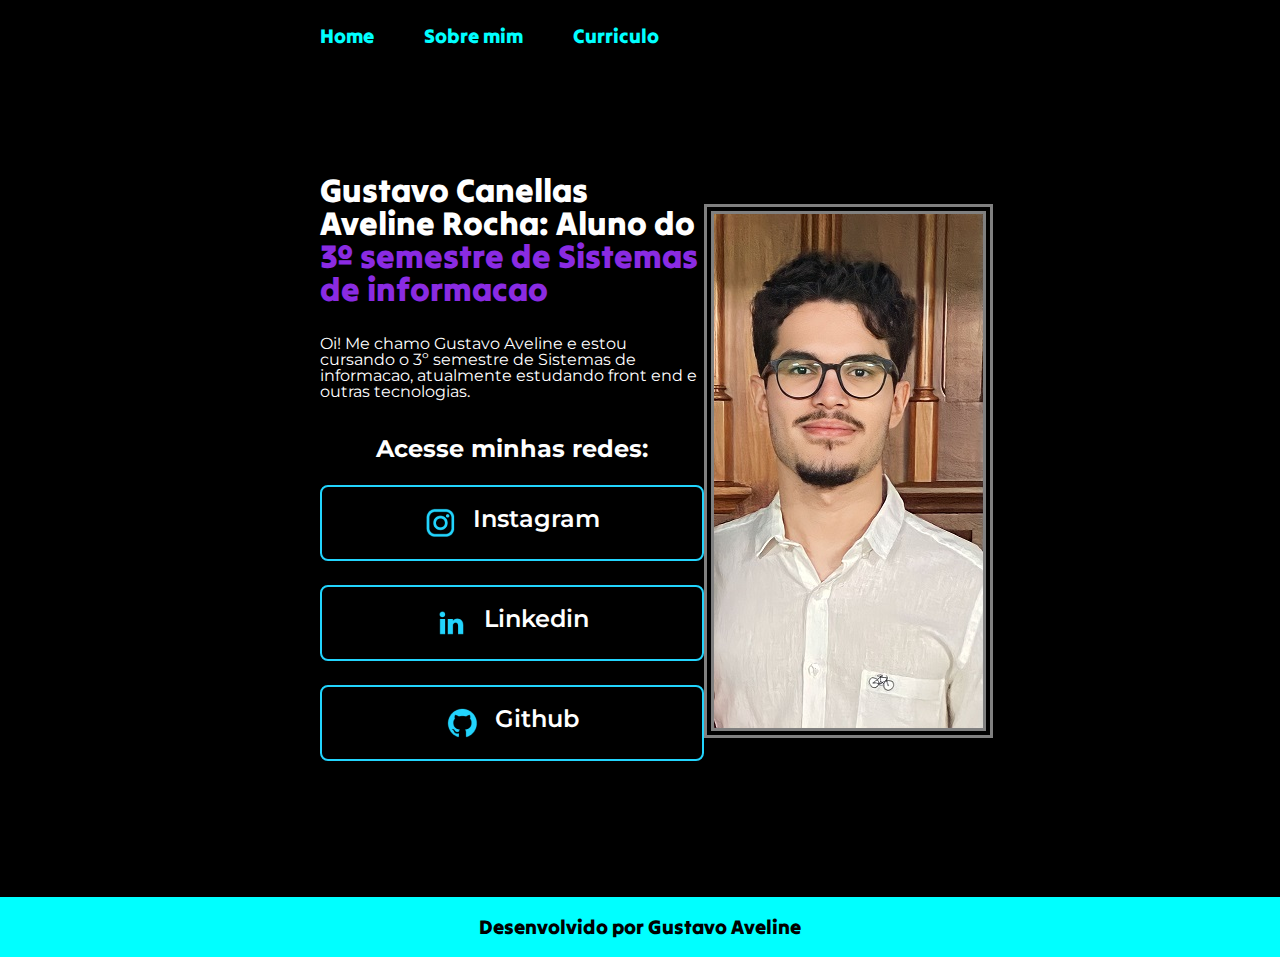
==== index.html @ 1cef089c "Criando a pagina curriculo" ====
<!DOCTYPE html>
<html lang="pt-br">
<head>
    <meta charset="UTF-8">
    <meta http-equiv="X-UA-Compatible" content="IE=edge">
    <meta name="viewport" content="width=device-width, initial-scale=1.0">
    <title>Pagina gustavoaveline</title>
    <link rel="stylesheet" href="reset.css">
    <link rel="stylesheet" href="styles/style.css">
</head>
<body>
    <header class="cabecalho">
        <nav class="cabecalho__menu">
            <a class="cabecalho__menu__direcinamentos" href="index.html">
                Home
            </a>
            <a class="cabecalho__menu__direcinamentos" href="about.html">
                Sobre mim
            </a>
            <a class="cabecalho__menu__direcinamentos" href="curriculo.html">
                Curriculo
            </a>
        </nav>
    </header>
    <main class="container">
        <section class="container__conteudo">
            <h1 class="container__conteudo__titulo">Gustavo Canellas Aveline Rocha: Aluno do <strong class="destaquetitulo">3º semestre de Sistemas de informacao</strong></h1>
            <p>Oi! Me chamo Gustavo Aveline e estou cursando o 3º semestre de Sistemas de informacao, atualmente estudando front end e outras tecnologias.</p>
            <div class="container__conteudo__links">
                <h2 class="container__conteudo__links__titulo">Acesse minhas redes:</h2>
                <a class="container__conteudo__links__estilo" href="https://www.instagram.com/gustavoaveline/">
                    <img src="assets/instagram.png" alt="icone instagram">
                    Instagram
                </a>
                <a class="container__conteudo__links__estilo" href="https://www.linkedin.com/in/gustavo-ca%C3%B1ellas-aveline-rocha-073747265/">
                    <img src="assets/linkedin.png" alt="icone linkedin">
                    Linkedin
                </a>
                <a class="container__conteudo__links__estilo" href="https://github.com/GustavoCanellasAvelineRocha">
                    <img src="assets/github.png" alt="icone github">
                    Github
                </a>
            </div>
        </section>
        <img class="imagem" src="assets/gustavofoto.jpg" alt="Foto Gustavoavelinerocha">
    </main>
    <footer class="rodape">
        Desenvolvido por Gustavo Aveline
    </footer>
</body>
</html>
---- styles/style.css ----
@import url('https://fonts.googleapis.com/css2?family=Montserrat&family=Tilt+Warp&display=swap');

body{
    box-sizing: border-box;
    background-color: black;
    color:white;
}

.cabecalho{
    padding: 2% 0% 0% 25%;
}

.cabecalho__menu{
    display: flex;
    gap: 50px;
}

.cabecalho__menu__direcinamentos{
    font-family: 'Tilt Warp', cursive;
    color: aqua;
    font-size: 20px;
    text-decoration: none;
}

.h1{
    font-weight: bold;
}

/* Inicio Pagina home */

.destaquetitulo{
    color: blueviolet;
}

.container{
    padding: 10% 25%;
    display: flex;
    flex-direction: row;
    align-items: center;
    justify-content: space-between;
}
.container__conteudo{
    width: 650px;
    font-family: 'Montserrat', sans-serif;
    display: flex;
    flex-direction: column;
    gap: 30px;
}

.container__conteudo__titulo{
    font-size: 33px;
    font-family: 'Tilt Warp', cursive;;
}

.container__conteudo__links__titulo{
    font-family: 'Montserrat', sans-serif;
    font-weight: bold;
    font-size: 24px;
}

.container__conteudo__links{
    display: flex;
    justify-content: space-between;
    margin: 2%;
    flex-direction: column;
    align-items: center;
    gap: 24px;
}

.container__conteudo__links__estilo{
    display: flex;
    justify-content: center;
    gap: 16px;
    border: 2px solid #22D4FD;
    width: 380px;
    font-size: 24px;
    font-weight: 600;
    text-align: center;
    border-radius: 8px;
    padding: 20px 0;
    color: white;
    font-family: 'Montserrat', sans-serif;
    text-decoration: none;
}

.container__conteudo__links__estilo:hover{
    background-color: gray;
    padding: 10px;
}

/* final Pagina home */

/* inicio Pagina sobre mim */

/* final Pagina sobre mim */

/* inicio Pagina Curriculo*/

/* final Pagina Curriculo*/

.rodape{
    display: flex;
    justify-content: center;
    background-color: aqua;
    color: black;
    font-family: 'Tilt Warp', cursive;;
    font-size: 20px;
    padding: 20px;
}

.imagem{
    border-width: 10px; 
    border-style: double; 
    border-color: gray; 
}
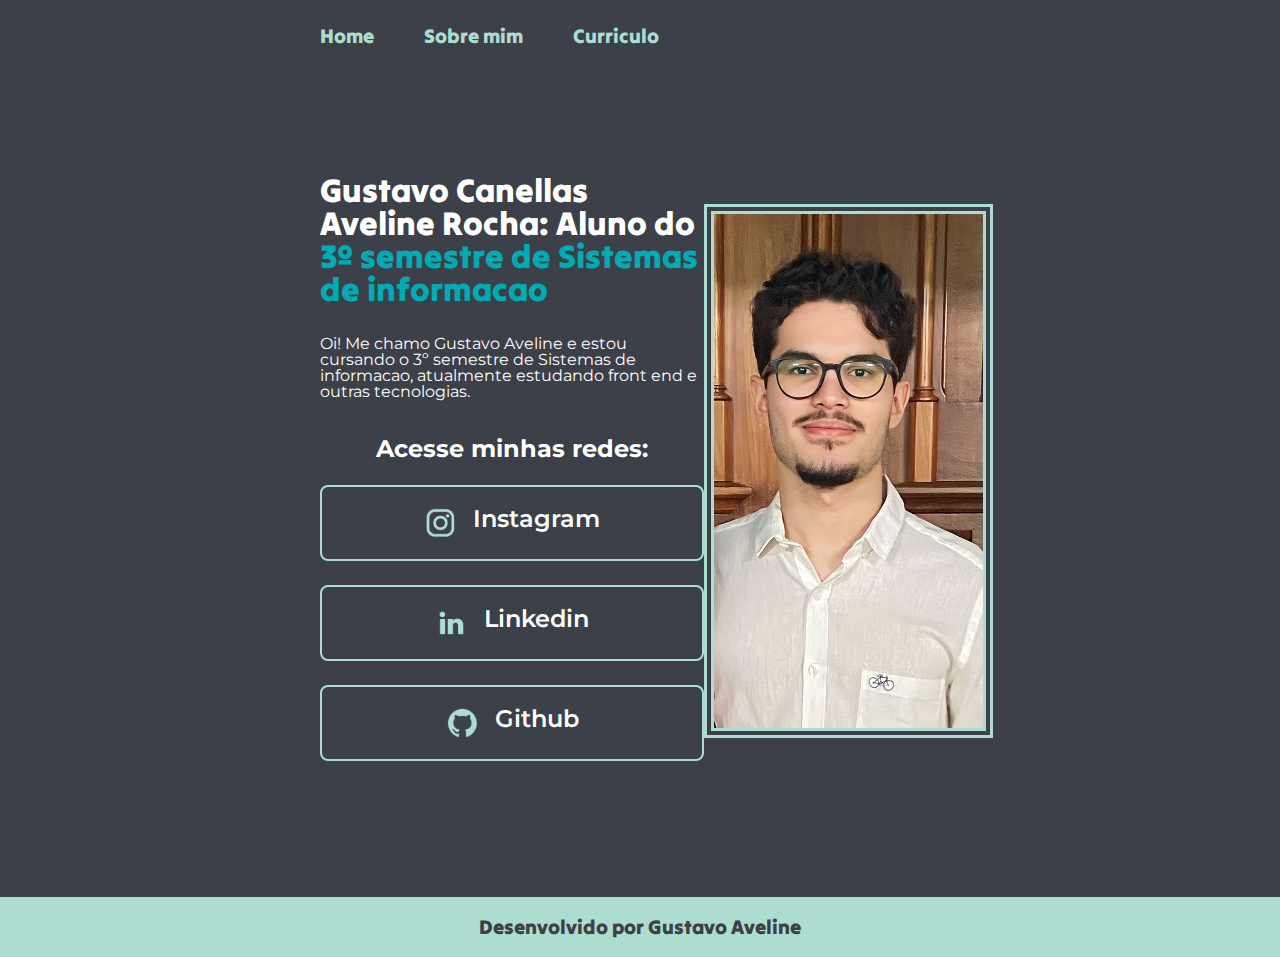
==== commit f517553f: "modificando botoes e restilizando o projeto" ====
--- a/index.html
+++ b/index.html
@@ -29,15 +29,15 @@
             <div class="container__conteudo__links">
                 <h2 class="container__conteudo__links__titulo">Acesse minhas redes:</h2>
                 <a class="container__conteudo__links__estilo" href="https://www.instagram.com/gustavoaveline/">
-                    <img src="assets/instagram.png" alt="icone instagram">
+                    <img src="assets/instagramverde.png" alt="icone instagram">
                     Instagram
                 </a>
                 <a class="container__conteudo__links__estilo" href="https://www.linkedin.com/in/gustavo-ca%C3%B1ellas-aveline-rocha-073747265/">
-                    <img src="assets/linkedin.png" alt="icone linkedin">
+                    <img src="assets/linkedinverde.png" alt="icone linkedin">
                     Linkedin
                 </a>
                 <a class="container__conteudo__links__estilo" href="https://github.com/GustavoCanellasAvelineRocha">
-                    <img src="assets/github.png" alt="icone github">
+                    <img src="assets/githubverde.png" alt="icone github">
                     Github
                 </a>
             </div>
--- a/styles/style.css
+++ b/styles/style.css
@@ -2,8 +2,17 @@
 
 body{
     box-sizing: border-box;
-    background-color: black;
-    color:white;
+    background-color: var(--cor-principal);
+    color:var(--cor-texto-principal);
+
+}
+
+:root{
+    --cor-principal: #3C4048;
+    --cor-texto-principal: white;
+    --cor-secundaria: #ADDDD0;
+    --cor-de-destaque: #00ABB3;
+    --cor-do-holver: gray;
 }
 
 .cabecalho{
@@ -17,19 +26,19 @@
 
 .cabecalho__menu__direcinamentos{
     font-family: 'Tilt Warp', cursive;
-    color: aqua;
+    color: var(--cor-secundaria);
     font-size: 20px;
     text-decoration: none;
 }
 
-.h1{
+/* Inicio Pagina home */
+
+h1,h2,h3{
     font-weight: bold;
 }
 
-/* Inicio Pagina home */
-
 .destaquetitulo{
-    color: blueviolet;
+    color: var(--cor-de-destaque);
 }
 
 .container{
@@ -71,38 +80,28 @@
     display: flex;
     justify-content: center;
     gap: 16px;
-    border: 2px solid #22D4FD;
+    border: 2px solid var(--cor-secundaria);
     width: 380px;
     font-size: 24px;
     font-weight: 600;
     text-align: center;
     border-radius: 8px;
     padding: 20px 0;
-    color: white;
+    color: var(--cor-texto-principal);
     font-family: 'Montserrat', sans-serif;
     text-decoration: none;
 }
 
 .container__conteudo__links__estilo:hover{
-    background-color: gray;
-    padding: 10px;
+    background-color: var(--cor-do-holver);
+    padding: 25px;
 }
-
-/* final Pagina home */
-
-/* inicio Pagina sobre mim */
-
-/* final Pagina sobre mim */
-
-/* inicio Pagina Curriculo*/
-
-/* final Pagina Curriculo*/
 
 .rodape{
     display: flex;
     justify-content: center;
-    background-color: aqua;
-    color: black;
+    background-color: var(--cor-secundaria);
+    color: var(--cor-principal);
     font-family: 'Tilt Warp', cursive;;
     font-size: 20px;
     padding: 20px;
@@ -111,6 +110,5 @@
 .imagem{
     border-width: 10px; 
     border-style: double; 
-    border-color: gray; 
-}
-
+    border-color: var(--cor-secundaria); 
+}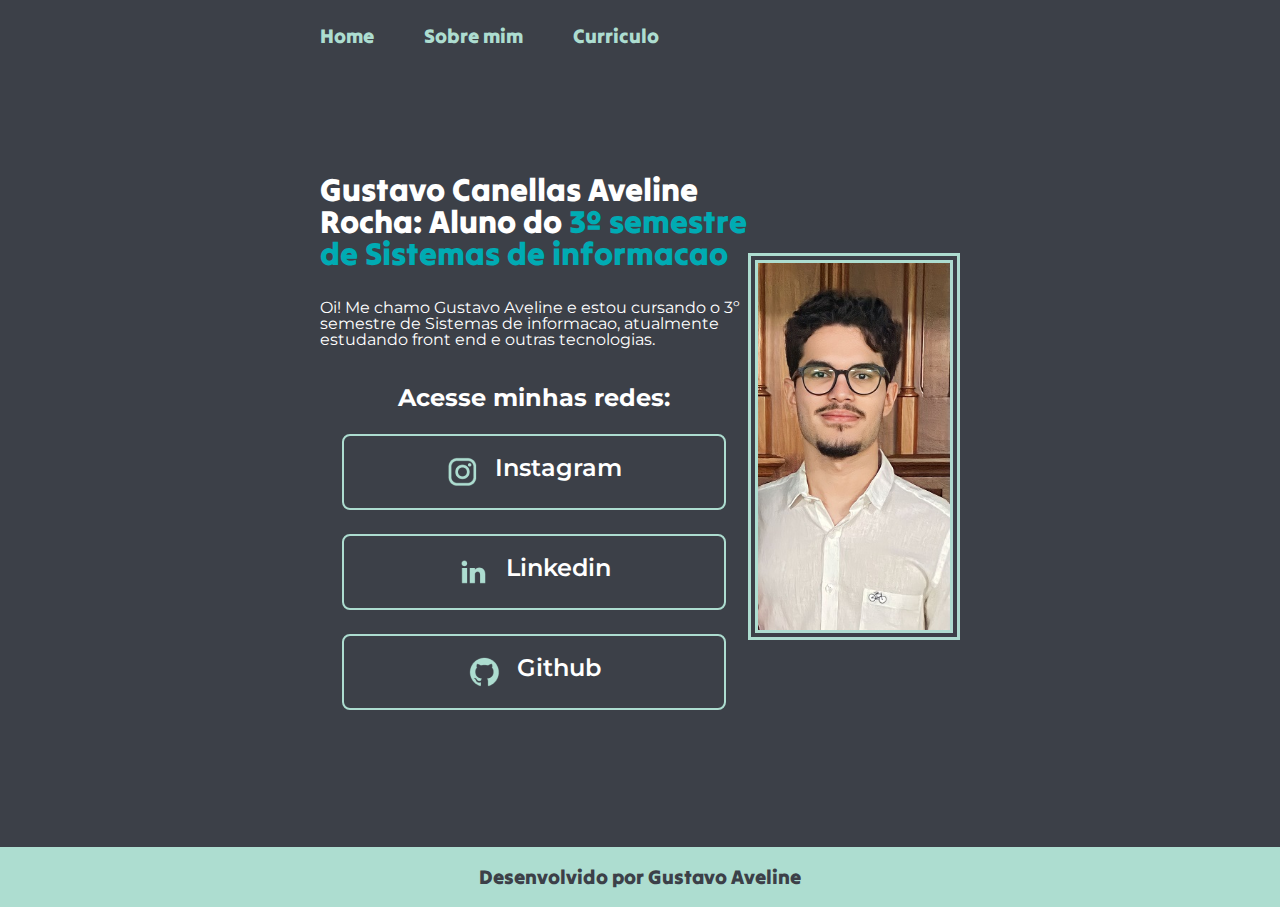
==== commit e83c70fb: "Mexendo nas medidas do projeto" ====
--- a/index.html
+++ b/index.html
@@ -22,21 +22,21 @@
             </a>
         </nav>
     </header>
-    <main class="container">
-        <section class="container__conteudo">
-            <h1 class="container__conteudo__titulo">Gustavo Canellas Aveline Rocha: Aluno do <strong class="destaquetitulo">3º semestre de Sistemas de informacao</strong></h1>
+    <main class="aparencia">
+        <section class="aparencia__conteudo">
+            <h1 class="aparencia__conteudo__titulo">Gustavo Canellas Aveline Rocha: Aluno do <strong class="destaquetitulo">3º semestre de Sistemas de informacao</strong></h1>
             <p>Oi! Me chamo Gustavo Aveline e estou cursando o 3º semestre de Sistemas de informacao, atualmente estudando front end e outras tecnologias.</p>
-            <div class="container__conteudo__links">
-                <h2 class="container__conteudo__links__titulo">Acesse minhas redes:</h2>
-                <a class="container__conteudo__links__estilo" href="https://www.instagram.com/gustavoaveline/">
+            <div class="aparencia__conteudo__links">
+                <h2 class="aparencia__conteudo__links__titulo">Acesse minhas redes:</h2>
+                <a class="aparencia__conteudo__links__estilo" href="https://www.instagram.com/gustavoaveline/">
                     <img src="assets/instagramverde.png" alt="icone instagram">
                     Instagram
                 </a>
-                <a class="container__conteudo__links__estilo" href="https://www.linkedin.com/in/gustavo-ca%C3%B1ellas-aveline-rocha-073747265/">
+                <a class="aparencia__conteudo__links__estilo" href="https://www.linkedin.com/in/gustavo-ca%C3%B1ellas-aveline-rocha-073747265/">
                     <img src="assets/linkedinverde.png" alt="icone linkedin">
                     Linkedin
                 </a>
-                <a class="container__conteudo__links__estilo" href="https://github.com/GustavoCanellasAvelineRocha">
+                <a class="aparencia__conteudo__links__estilo" href="https://github.com/GustavoCanellasAvelineRocha">
                     <img src="assets/githubverde.png" alt="icone github">
                     Github
                 </a>
--- a/styles/style.css
+++ b/styles/style.css
@@ -27,7 +27,7 @@
 .cabecalho__menu__direcinamentos{
     font-family: 'Tilt Warp', cursive;
     color: var(--cor-secundaria);
-    font-size: 20px;
+    font-size: 1.25rem;
     text-decoration: none;
 }
 
@@ -41,14 +41,15 @@
     color: var(--cor-de-destaque);
 }
 
-.container{
+.aparencia{
     padding: 10% 25%;
     display: flex;
     flex-direction: row;
     align-items: center;
     justify-content: space-between;
 }
-.container__conteudo{
+.aparencia__conteudo{
+    width: 50%;
     width: 650px;
     font-family: 'Montserrat', sans-serif;
     display: flex;
@@ -56,18 +57,18 @@
     gap: 30px;
 }
 
-.container__conteudo__titulo{
-    font-size: 33px;
+.aparencia__conteudo__titulo{
+    font-size: 2rem;
     font-family: 'Tilt Warp', cursive;;
 }
 
-.container__conteudo__links__titulo{
+.aparencia__conteudo__links__titulo{
     font-family: 'Montserrat', sans-serif;
     font-weight: bold;
-    font-size: 24px;
+    font-size: 1.5rem;
 }
 
-.container__conteudo__links{
+.aparencia__conteudo__links{
     display: flex;
     justify-content: space-between;
     margin: 2%;
@@ -76,13 +77,13 @@
     gap: 24px;
 }
 
-.container__conteudo__links__estilo{
+.aparencia__conteudo__links__estilo{
     display: flex;
     justify-content: center;
     gap: 16px;
     border: 2px solid var(--cor-secundaria);
     width: 380px;
-    font-size: 24px;
+    font-size: 1.5rem;
     font-weight: 600;
     text-align: center;
     border-radius: 8px;
@@ -92,7 +93,7 @@
     text-decoration: none;
 }
 
-.container__conteudo__links__estilo:hover{
+.aparencia__conteudo__links__estilo:hover{
     background-color: var(--cor-do-holver);
     padding: 25px;
 }
@@ -103,11 +104,12 @@
     background-color: var(--cor-secundaria);
     color: var(--cor-principal);
     font-family: 'Tilt Warp', cursive;;
-    font-size: 20px;
+    font-size: 1.25rem;
     padding: 20px;
 }
 
 .imagem{
+    width: 30%;
     border-width: 10px; 
     border-style: double; 
     border-color: var(--cor-secundaria); 
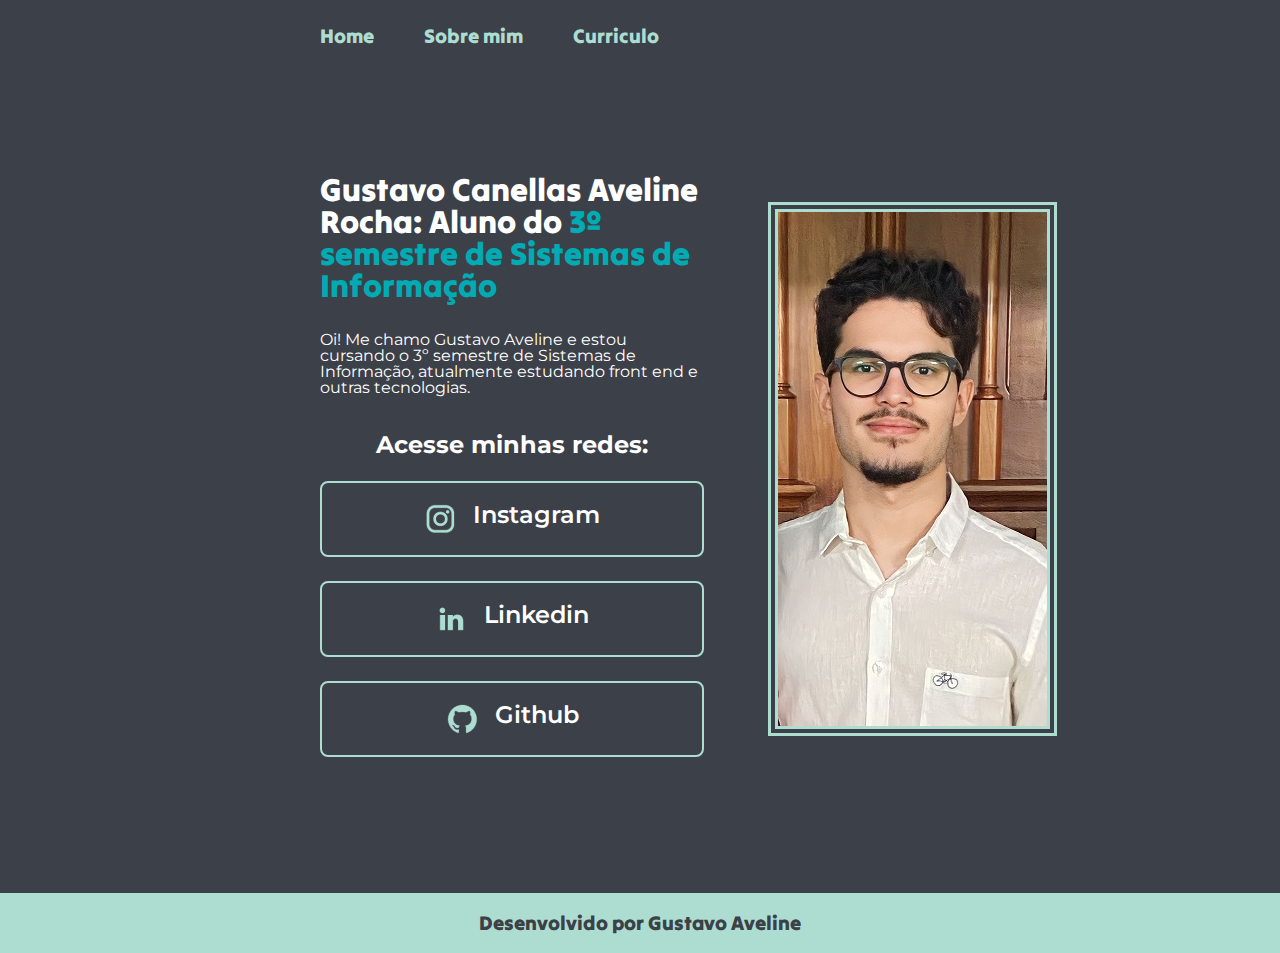
==== commit 56e9ef51: "Atualizando a pagina curriculo" ====
--- a/index.html
+++ b/index.html
@@ -24,8 +24,8 @@
     </header>
     <main class="aparencia">
         <section class="aparencia__conteudo">
-            <h1 class="aparencia__conteudo__titulo">Gustavo Canellas Aveline Rocha: Aluno do <strong class="destaquetitulo">3º semestre de Sistemas de informacao</strong></h1>
-            <p>Oi! Me chamo Gustavo Aveline e estou cursando o 3º semestre de Sistemas de informacao, atualmente estudando front end e outras tecnologias.</p>
+            <h1 class="aparencia__conteudo__titulo">Gustavo Canellas Aveline Rocha: Aluno do <strong class="destaquetitulo">3º semestre de Sistemas de Informação</strong></h1>
+            <p>Oi! Me chamo Gustavo Aveline e estou cursando o 3º semestre de Sistemas de Informação, atualmente estudando front end e outras tecnologias.</p>
             <div class="aparencia__conteudo__links">
                 <h2 class="aparencia__conteudo__links__titulo">Acesse minhas redes:</h2>
                 <a class="aparencia__conteudo__links__estilo" href="https://www.instagram.com/gustavoaveline/">
--- a/styles/style.css
+++ b/styles/style.css
@@ -43,11 +43,13 @@
 
 .aparencia{
     padding: 10% 25%;
+    gap: 4rem;
     display: flex;
     flex-direction: row;
     align-items: center;
     justify-content: space-between;
 }
+
 .aparencia__conteudo{
     width: 50%;
     width: 650px;
@@ -109,8 +111,36 @@
 }
 
 .imagem{
-    width: 30%;
+    width: 50%;
     border-width: 10px; 
     border-style: double; 
     border-color: var(--cor-secundaria); 
+}
+
+@media (max-width: 1200px){
+    .cabecalho{
+        padding: 8%;
+    }
+
+    .cabecalho__menu{
+        justify-content: center;
+    }
+    
+    .aparencia{
+        padding: 5%;
+        flex-direction: column;
+    }
+
+    .aparencia__conteudo{
+        width: auto;
+    }
+
+    .aparencia__conteudo__links__estilo:hover{
+        background-color: var(--cor-do-holver);
+        padding: 20px 0;
+    }
+}
+
+ul {
+    list-style-type: square;
 }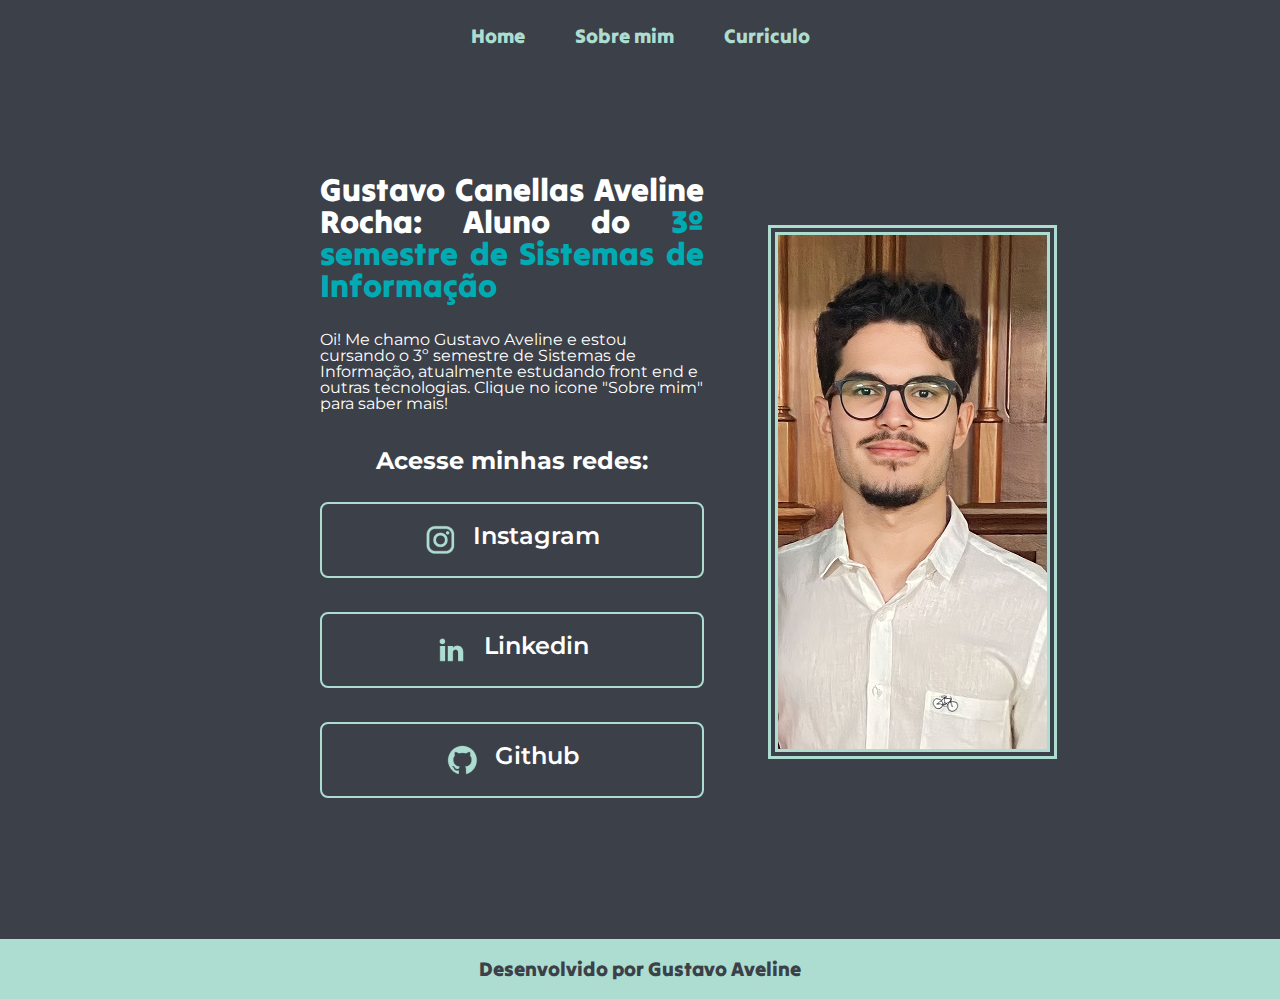
==== commit 71dd854f: "reestilizando sobre mim e header" ====
--- a/index.html
+++ b/index.html
@@ -25,7 +25,7 @@
     <main class="aparencia">
         <section class="aparencia__conteudo">
             <h1 class="aparencia__conteudo__titulo">Gustavo Canellas Aveline Rocha: Aluno do <strong class="destaquetitulo">3º semestre de Sistemas de Informação</strong></h1>
-            <p>Oi! Me chamo Gustavo Aveline e estou cursando o 3º semestre de Sistemas de Informação, atualmente estudando front end e outras tecnologias.</p>
+            <p>Oi! Me chamo Gustavo Aveline e estou cursando o 3º semestre de Sistemas de Informação, atualmente estudando front end e outras tecnologias. Clique no icone "Sobre mim" para saber mais!</p>
             <div class="aparencia__conteudo__links">
                 <h2 class="aparencia__conteudo__links__titulo">Acesse minhas redes:</h2>
                 <a class="aparencia__conteudo__links__estilo" href="https://www.instagram.com/gustavoaveline/">
--- a/styles/style.css
+++ b/styles/style.css
@@ -16,11 +16,12 @@
 }
 
 .cabecalho{
-    padding: 2% 0% 0% 25%;
+    padding: 2% 25% 0% 25%;
 }
 
 .cabecalho__menu{
     display: flex;
+    justify-content: center;
     gap: 50px;
 }
 
@@ -61,7 +62,8 @@
 
 .aparencia__conteudo__titulo{
     font-size: 2rem;
-    font-family: 'Tilt Warp', cursive;;
+    font-family: 'Tilt Warp', cursive;
+    text-align:justify;
 }
 
 .aparencia__conteudo__links__titulo{
@@ -90,6 +92,7 @@
     text-align: center;
     border-radius: 8px;
     padding: 20px 0;
+    margin: 5px 0;
     color: var(--cor-texto-principal);
     font-family: 'Montserrat', sans-serif;
     text-decoration: none;
@@ -98,6 +101,11 @@
 .aparencia__conteudo__links__estilo:hover{
     background-color: var(--cor-do-holver);
     padding: 25px;
+    margin: 0;
+}
+
+.textoSobreMim{
+    text-align: justify;
 }
 
 .rodape{
@@ -135,6 +143,10 @@
         width: auto;
     }
 
+    .aparencia__conteudo__links__estilo{
+        margin: 0;
+    }
+
     .aparencia__conteudo__links__estilo:hover{
         background-color: var(--cor-do-holver);
         padding: 20px 0;
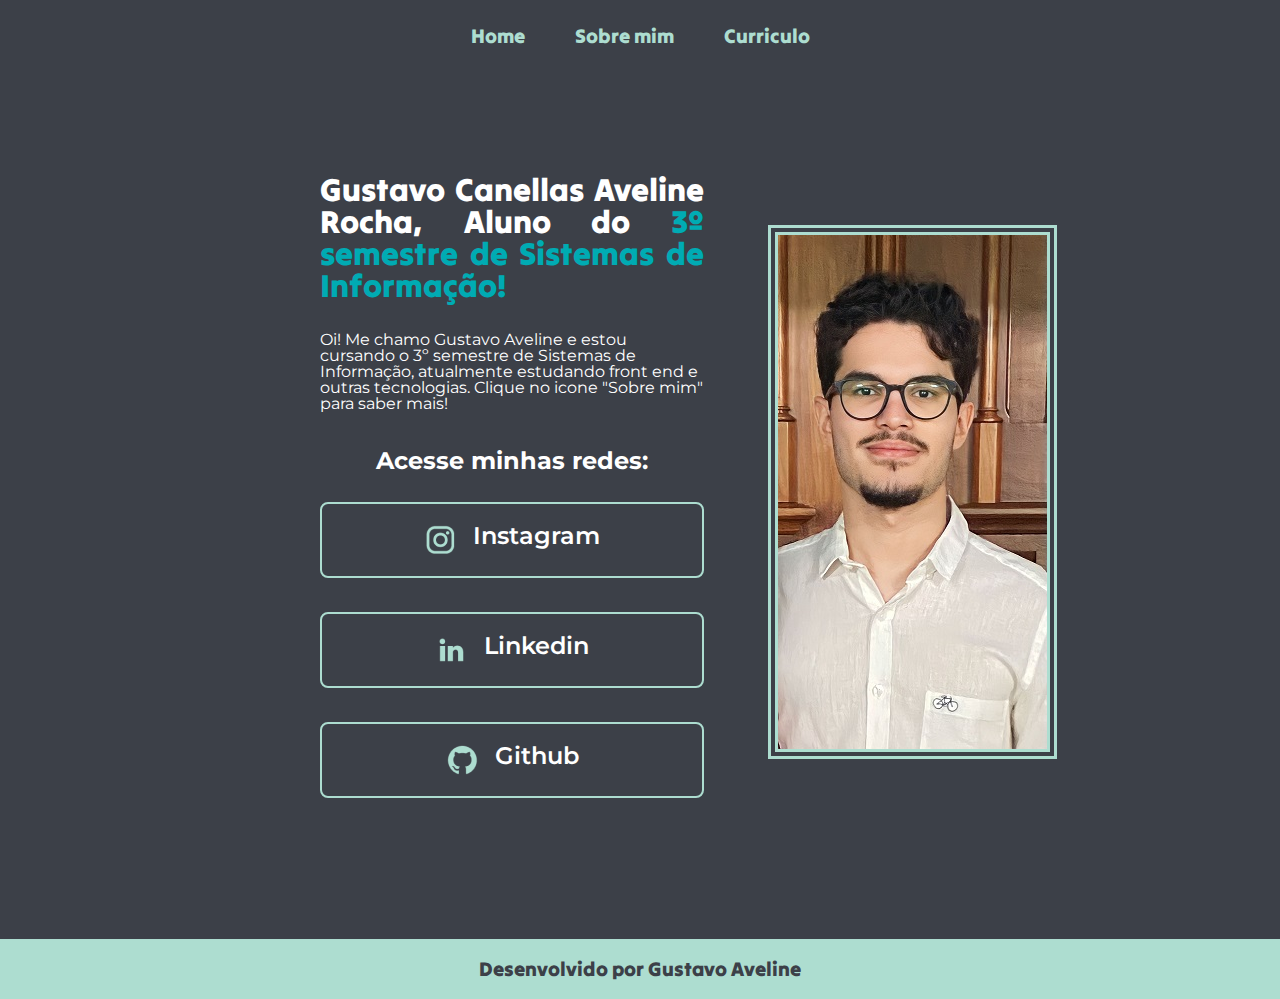
==== commit 8f490b82: "ajustes finais" ====
--- a/index.html
+++ b/index.html
@@ -24,7 +24,7 @@
     </header>
     <main class="aparencia">
         <section class="aparencia__conteudo">
-            <h1 class="aparencia__conteudo__titulo">Gustavo Canellas Aveline Rocha: Aluno do <strong class="destaquetitulo">3º semestre de Sistemas de Informação</strong></h1>
+            <h1 class="aparencia__conteudo__titulo">Gustavo Canellas Aveline Rocha, Aluno do <strong class="destaquetitulo">3º semestre de Sistemas de Informação!</strong></h1>
             <p>Oi! Me chamo Gustavo Aveline e estou cursando o 3º semestre de Sistemas de Informação, atualmente estudando front end e outras tecnologias. Clique no icone "Sobre mim" para saber mais!</p>
             <div class="aparencia__conteudo__links">
                 <h2 class="aparencia__conteudo__links__titulo">Acesse minhas redes:</h2>
--- a/styles/style.css
+++ b/styles/style.css
@@ -16,7 +16,7 @@
 }
 
 .cabecalho{
-    padding: 2% 25% 0% 25%;
+    padding: 2% 0% 0% 0%;
 }
 
 .cabecalho__menu{
@@ -143,6 +143,10 @@
         width: auto;
     }
 
+    .aparencia__conteudo__titulo{
+        text-align:center;
+    }
+
     .aparencia__conteudo__links__estilo{
         margin: 0;
     }
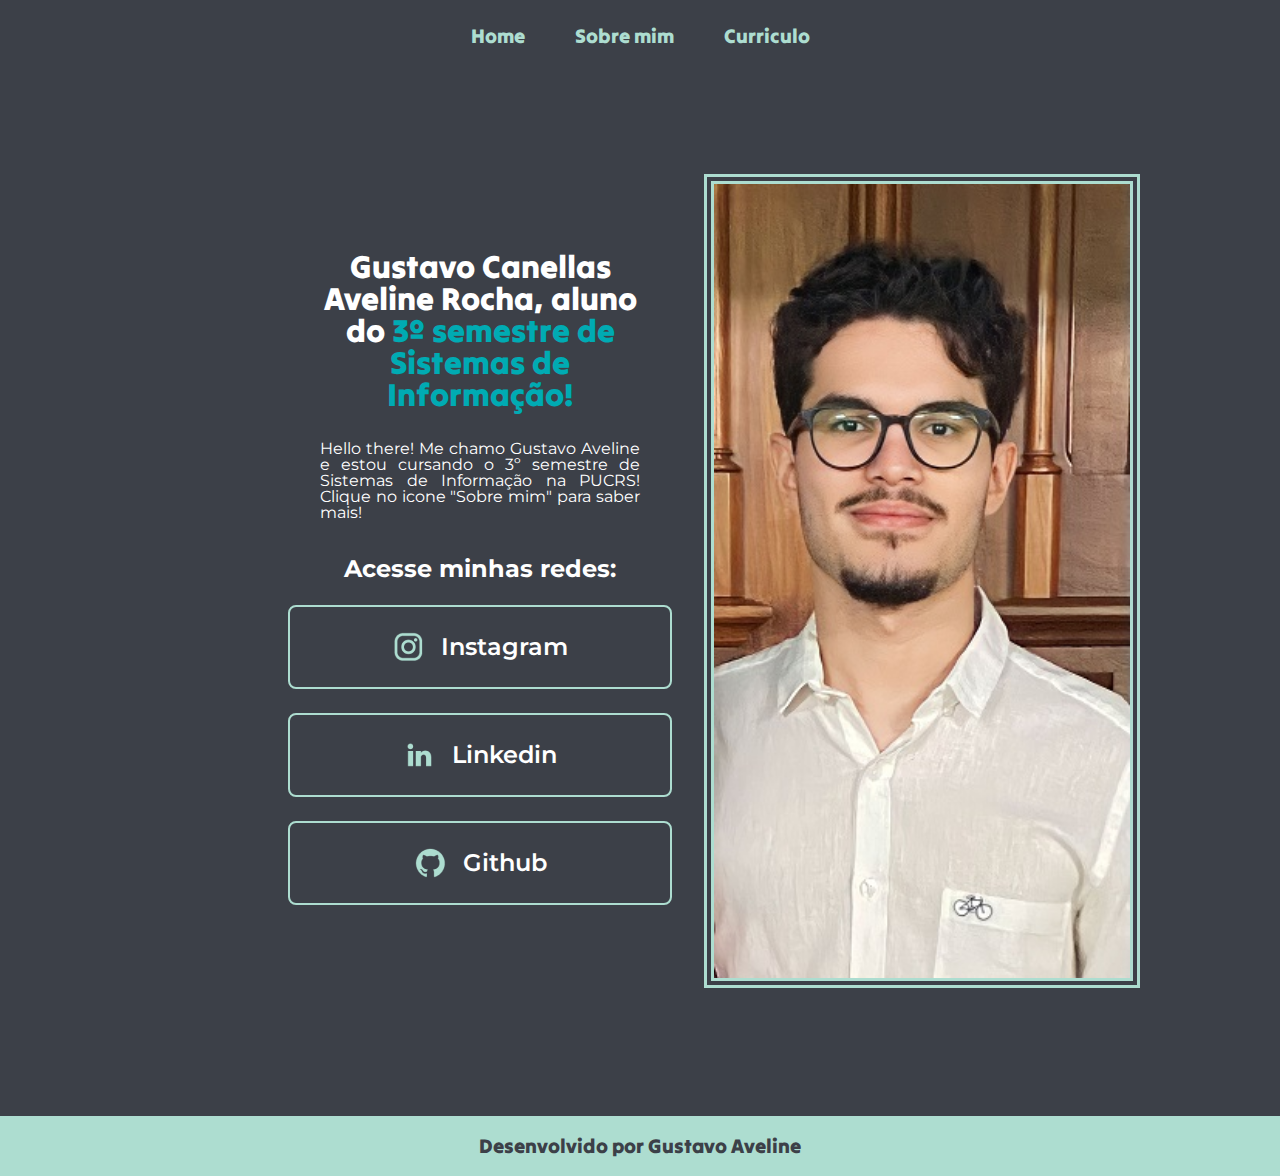
==== commit 4132ae57: "atualizando pagina" ====
--- a/index.html
+++ b/index.html
@@ -24,8 +24,8 @@
     </header>
     <main class="aparencia">
         <section class="aparencia__conteudo">
-            <h1 class="aparencia__conteudo__titulo">Gustavo Canellas Aveline Rocha, Aluno do <strong class="destaquetitulo">3º semestre de Sistemas de Informação!</strong></h1>
-            <p>Oi! Me chamo Gustavo Aveline e estou cursando o 3º semestre de Sistemas de Informação, atualmente estudando front end e outras tecnologias. Clique no icone "Sobre mim" para saber mais!</p>
+            <h1 class="aparencia__conteudo__titulo titulo__principal">Gustavo Canellas Aveline Rocha, aluno do <strong class="destaquetitulo">3º semestre de Sistemas de Informação!</strong></h1>
+            <p class="aparencia__conteudo__paragrafo">Hello there! Me chamo Gustavo Aveline e estou cursando o 3º semestre de Sistemas de Informação na PUCRS! Clique no icone "Sobre mim" para saber mais!</p>
             <div class="aparencia__conteudo__links">
                 <h2 class="aparencia__conteudo__links__titulo">Acesse minhas redes:</h2>
                 <a class="aparencia__conteudo__links__estilo" href="https://www.instagram.com/gustavoaveline/">
--- a/styles/style.css
+++ b/styles/style.css
@@ -32,8 +32,6 @@
     text-decoration: none;
 }
 
-/* Inicio Pagina home */
-
 h1,h2,h3{
     font-weight: bold;
 }
@@ -52,18 +50,34 @@
 }
 
 .aparencia__conteudo{
-    width: 50%;
-    width: 650px;
+    min-width: 50%;
+    max-height: 50%;
     font-family: 'Montserrat', sans-serif;
     display: flex;
     flex-direction: column;
     gap: 30px;
 }
 
+.conteudo__curriculo{
+    gap: 10px;
+}
+
 .aparencia__conteudo__titulo{
     font-size: 2rem;
     font-family: 'Tilt Warp', cursive;
-    text-align:justify;
+    text-align: justify;
+}
+
+.aparencia__conteudo__paragrafo{
+    text-align: justify;
+}
+
+.lista{
+    padding: 0;
+}
+
+.lista__item{
+    padding-top: 0.5em;
 }
 
 .aparencia__conteudo__links__titulo{
@@ -90,8 +104,9 @@
     font-size: 1.5rem;
     font-weight: 600;
     text-align: center;
+    align-items: center;
     border-radius: 8px;
-    padding: 20px 0;
+    padding: 1.5rem 0;
     margin: 5px 0;
     color: var(--cor-texto-principal);
     font-family: 'Montserrat', sans-serif;
@@ -100,12 +115,11 @@
 
 .aparencia__conteudo__links__estilo:hover{
     background-color: var(--cor-do-holver);
-    padding: 25px;
-    margin: 0;
 }
 
 .textoSobreMim{
     text-align: justify;
+    line-height: 1.5;
 }
 
 .rodape{
@@ -119,13 +133,33 @@
 }
 
 .imagem{
-    width: 50%;
+    min-width: 60%;
     border-width: 10px; 
     border-style: double; 
     border-color: var(--cor-secundaria); 
 }
 
-@media (max-width: 1200px){
+@media screen and (max-width: 1800px) {
+    .aparencia__conteudo__habilidades{
+        text-align: left;
+    }
+}
+
+@media screen and (max-width: 1455px) {
+    .titulo__principal{
+        text-align: center;
+    }
+
+    .imagem{
+        min-width: 65%;
+    }
+
+    .aparencia__conteudo__links__estilo{
+        margin: 0;
+    }
+}
+
+@media screen and (max-width: 1250px) {
     .cabecalho{
         padding: 8%;
     }
@@ -150,10 +184,11 @@
     .aparencia__conteudo__links__estilo{
         margin: 0;
     }
+}
 
-    .aparencia__conteudo__links__estilo:hover{
-        background-color: var(--cor-do-holver);
-        padding: 20px 0;
+@media screen and (max-width: 428px) {
+    .imagem{
+        width: 80%;
     }
 }
 
